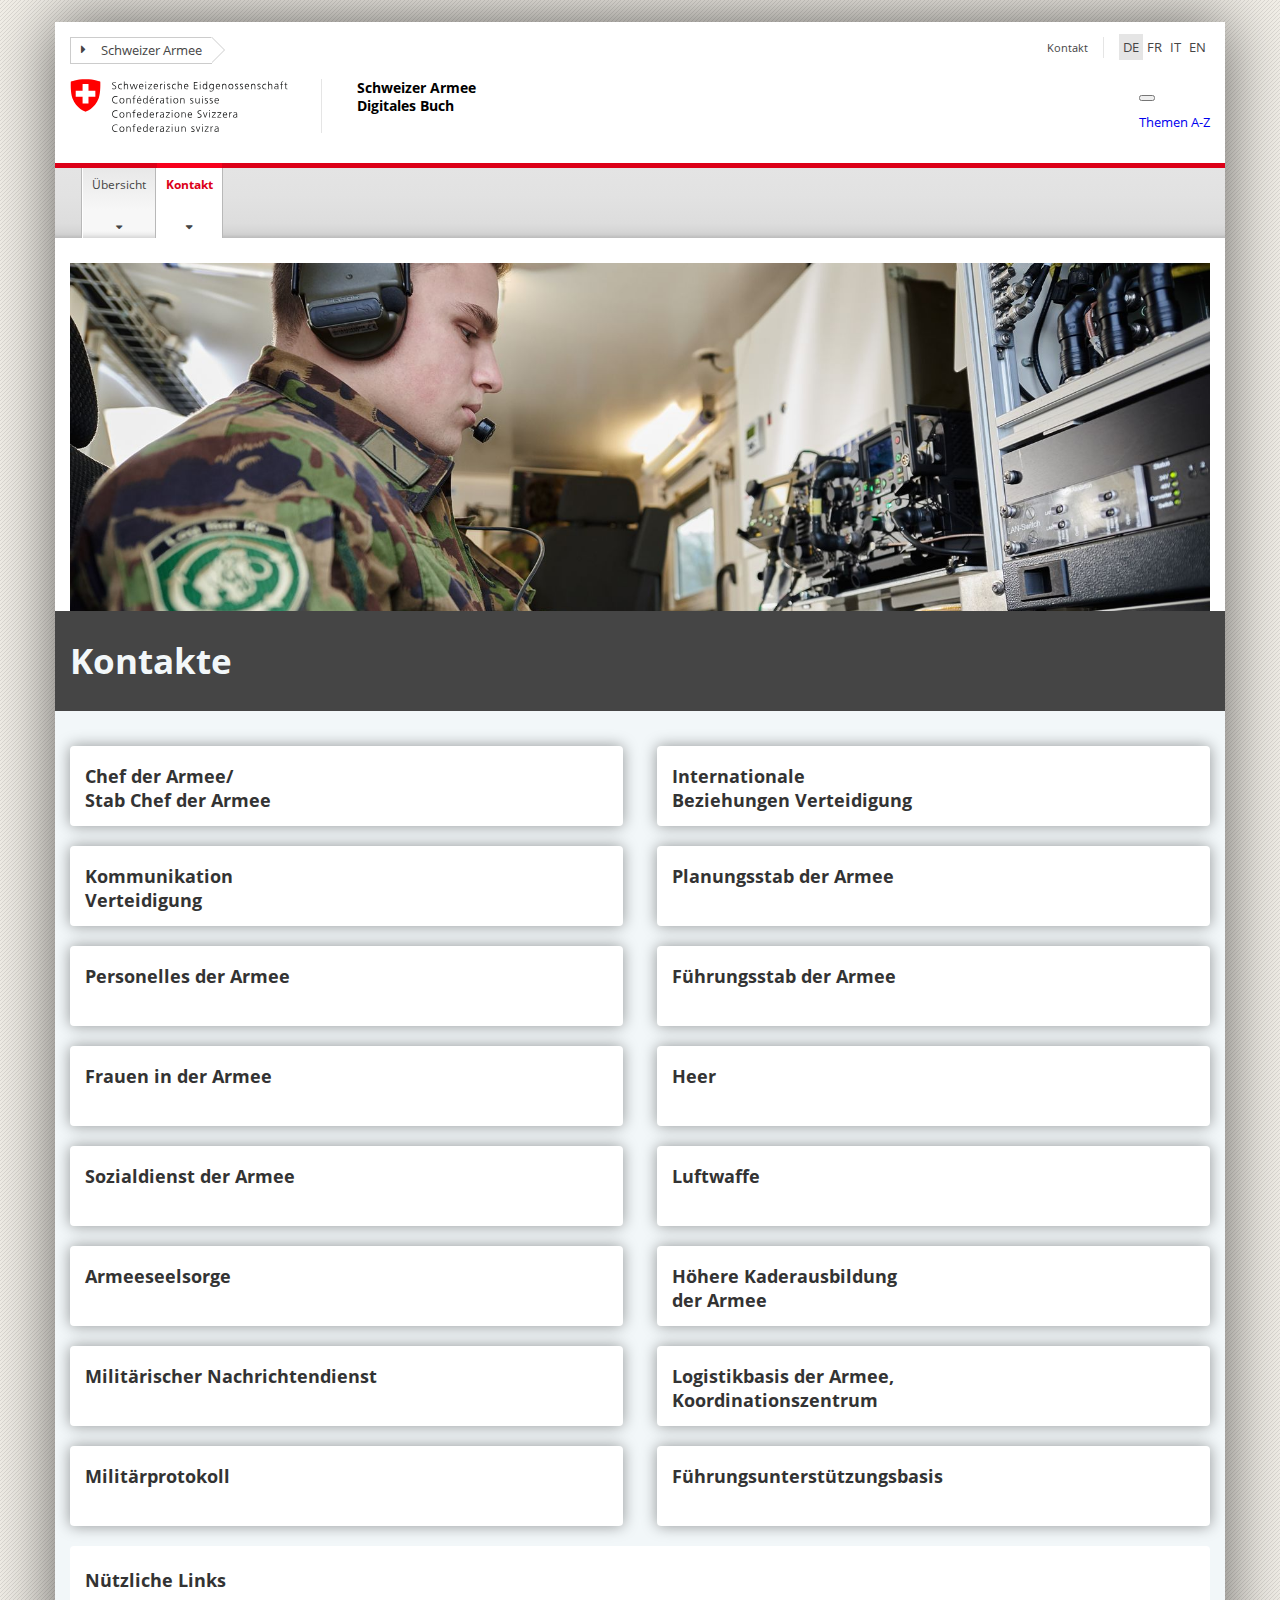
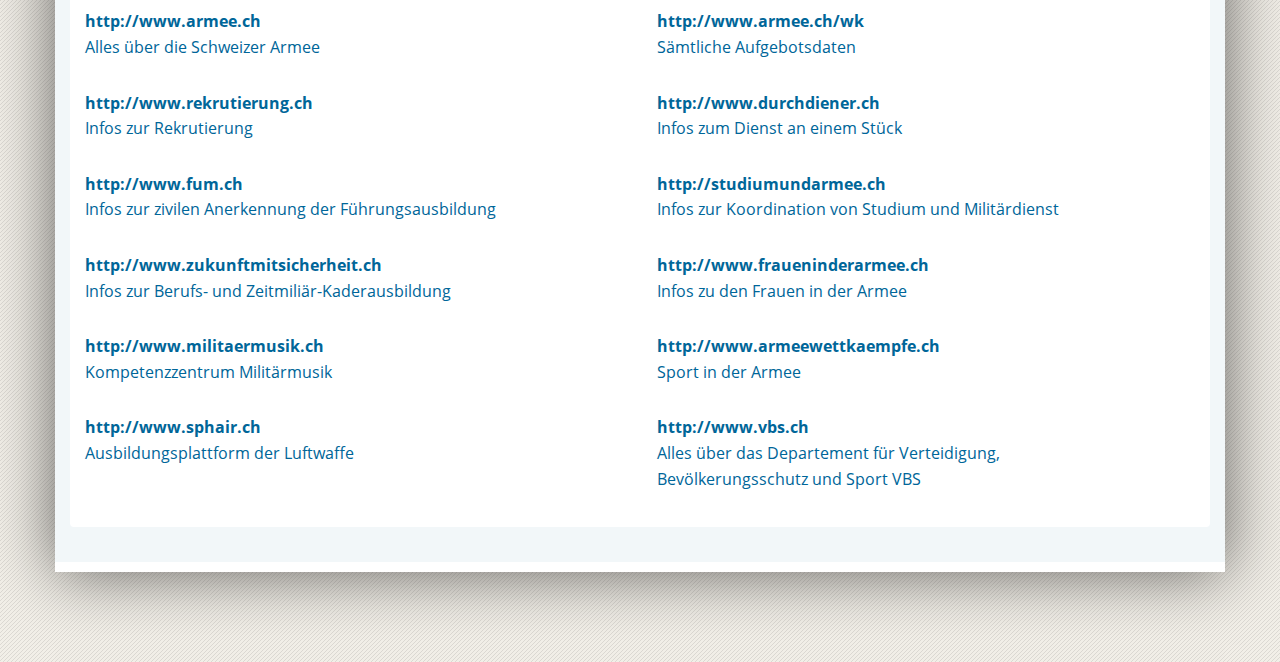
==== contact.html @ 7eaca3fd "added contact.html" ====
<!DOCTYPE html>
<html lang="de">
    <head>
        <meta charset="utf-8">
        <title>Schweizer Armee - Digital Book</title>
        <meta name="viewport" content="width=device-width, initial-scale=1.0">
        <meta http-equiv="cleartype" content="on">
        <link rel="stylesheet" href="css/style.css">
    </head>
    <body>
        <div class="container container-main">
            <header class="background-size: cover;" role="banner">
                <section class="nav-services flex">
                    <nav class="navbar treecrumb">
                        <ul class="nav navbar-nav">
                            <!-- Treecrumb dropdown element -->
                            <li class="dropdown">
                                <!-- Dropdown label -->
                                <a id="admin-dropdown" href="#" class="dropdown-toggle" data-toggle="dropdown"><span class="icon icon--right"></span>Schweizer Armee</a>
                                <!-- Dropdown list element -->
                                <ul class="dropdown-menu" role="menu" aria-labelledby="admin-dropdown">
                                </ul>
                            </li>
                        </ul>
                    </nav>
                    <div class="services-lang-contact flex">
                        <nav class="nav-service">
                            <ul>
                                <li><a href="#">Kontakt</a></li>
                            </ul>
                        </nav>
                        <nav class="nav-lang">
                            <ul class="flex">
                                <li><a href="#" lang="de" title="Deutsch" aria-label="Deutsch" class="active">DE</a></li>
                                <li><a href="#" lang="fr" title="Français sélectionné" aria-label="Français sélectionné">FR</a></li>
                                <li><a href="#" lang="it" title="Italiano" aria-label="Italiano">IT</a></li>
                                <li><a href="#" lang="en" title="English disabled" aria-label="English">EN</a></li>
                            </ul>
                        </nav>
                    </div>
                </section>
                <section class="main-header flex">
                    <a href="index.html" class="brand hidden-xs" title="Back to home">
                        <img src="img/logo-CH.svg" onerror="this.onerror=null; this.src='img/logo-CH.png'" alt="Back to home" />
                        <h2>Schweizer Armee <br/>Digitales Buch</h2>
                    </a>
                    <div class="search-filter-container flex">
                        <div class="global-search global-search-standard">
                            <form class="form-horizontal form-search pull-right">
                                <input id="search-field" class="form-control search-field" type="text" placeholder="Search">
                                <button class="icon icon--close icon--after search-reset" tabindex="0" role="button">
                        </button>
                                <span class="icon icon--search"></span>
                                <div class="search-results">
                                    <div class="search-results-list"></div>
                                </div>
                            </form>
                        </div>
                        <nav class="navbar yamm yamm--select">
                            <ul>
                                <!-- Init dropdown with the `pull-right` class if you want to have your Topics select on the right -->
                                <li class="dropdown pull-right">
                                    <a href="#" class="dropdown-toggle" data-toggle="dropdown">Themen A-Z <span class="icon icon--bottom"></span></a>
                                    <!-- <ul class="dropdown-menu"> DROPDOWN DEAKTIVIERT
                                        <li>

                                            <div class="yamm-content container-fluid">
                    
                                                <div class="row">
                                                    <div class="col-sm-12"><a href="#" class="yamm-close icon icon--after icon--close pull-right">Close</a></div>
                                                </div>
                    

                                                <ul class="nav nav-tabs">
                                                    <li class="active"><a href="#eda" data-toggle="tab">EDA</a></li>
                                                    <li><a href="#deza" data-toggle="tab">DEZA</a></li>
                                                </ul>

                                                <div class="tab-content">
                    
                                                    <div class="tab-pane active" id="eda">
                    
            
                                                        <ul class="nav nav-tabs nav-tabs-alphabet">
                                                            <li class="active"><a href="#eda-tab-a" data-toggle="tab">A</a></li>
                                                            <li><a href="#eda-tab-b" data-toggle="tab">B</a></li>
                                                            <li><a href="#eda-tab-c" data-toggle="tab">C</a></li>
                                                            <li><a href="#eda-tab-d" data-toggle="tab">D</a></li>
                                                            <li><a href="#eda-tab-e" data-toggle="tab">E</a></li>
                                                            <li><a href="#eda-tab-f" data-toggle="tab">F</a></li>
                                                            <li><a href="#eda-tab-g" data-toggle="tab">G</a></li>
                                                            <li><a href="#eda-tab-h" data-toggle="tab">H</a></li>
                                                            <li><a href="#eda-tab-i" data-toggle="tab">I</a></li>
                                                            <li><a href="#eda-tab-j" data-toggle="tab">J</a></li>
                                                            <li><a href="#eda-tab-k" data-toggle="tab">K</a></li>
                                                            <li><a href="#eda-tab-l" data-toggle="tab">L</a></li>
                                                            <li><a href="#eda-tab-m" data-toggle="tab">M</a></li>
                                                            <li><a href="#eda-tab-n" data-toggle="tab">N</a></li>
                                                            <li><a href="#eda-tab-o" data-toggle="tab">O</a></li>
                                                            <li><a href="#eda-tab-p" data-toggle="tab">P</a></li>
                                                            <li><a href="#eda-tab-q" data-toggle="tab">Q</a></li>
                                                            <li><a href="#eda-tab-r" data-toggle="tab">R</a></li>
                                                            <li><a href="#eda-tab-s" data-toggle="tab">S</a></li>
                                                            <li><a href="#eda-tab-t" data-toggle="tab">T</a></li>
                                                            <li><a href="#eda-tab-u" data-toggle="tab">U</a></li>
                                                            <li><a href="#eda-tab-v" data-toggle="tab">V</a></li>
                                                            <li><a href="#eda-tab-w" data-toggle="tab">W</a></li>
                                                            <li><a href="#eda-tab-x" data-toggle="tab">X</a></li>
                                                            <li><a href="#eda-tab-y" data-toggle="tab">Y</a></li>
                                                            <li><a href="#eda-tab-z" data-toggle="tab">Z</a></li>
                                                        </ul>
                    

                                                        <div class="tab-content">
                                        
                                                            <div class="tab-pane active" id="eda-tab-a">a. Some content...</div>
                                                            <div class="tab-pane" id="eda-tab-b">b. Some content...</div>
                                                            <div class="tab-pane" id="eda-tab-c">c. Some content...</div>
                                                            <div class="tab-pane" id="eda-tab-d">d. Some content...</div>
                                                            <div class="tab-pane" id="eda-tab-e">e. Some content...</div>
                                                            <div class="tab-pane" id="eda-tab-f">f. Some content...</div>
                                                            <div class="tab-pane" id="eda-tab-g">g. Some content...</div>
                                                            <div class="tab-pane" id="eda-tab-h">h. Some content...</div>
                                                            <div class="tab-pane" id="eda-tab-i">i. Some content...</div>
                                                            <div class="tab-pane" id="eda-tab-j">j. Some content...</div>
                                                            <div class="tab-pane" id="eda-tab-k">k. Some content...</div>
                                                            <div class="tab-pane" id="eda-tab-l">l. Some content...</div>
                                                            <div class="tab-pane" id="eda-tab-m">m. Some content...</div>
                                                            <div class="tab-pane" id="eda-tab-n">n. Some content...</div>
                                                            <div class="tab-pane" id="eda-tab-o">o. Some content...</div>
                                                            <div class="tab-pane" id="eda-tab-p">p. Some content...</div>
                                                            <div class="tab-pane" id="eda-tab-q">q. Some content...</div>
                                                            <div class="tab-pane" id="eda-tab-r">r. Some content...</div>
                                                            <div class="tab-pane" id="eda-tab-s">s. Some content...</div>
                                                            <div class="tab-pane" id="eda-tab-t">t. Some content...</div>
                                                            <div class="tab-pane" id="eda-tab-u">u. Some content...</div>
                                                            <div class="tab-pane" id="eda-tab-v">v. Some content...</div>
                                                            <div class="tab-pane" id="eda-tab-w">w. Some content...</div>
                                                            <div class="tab-pane" id="eda-tab-x">x. Some content...</div>
                                                            <div class="tab-pane" id="eda-tab-y">y. Some content...</div>
                                                            <div class="tab-pane" id="eda-tab-z">z. Some content...</div>
                                                        </div>
                                                    </div>
                    
                                                    <div class="tab-pane" id="deza">
                                                        <p>Same as previous</p>
                                                    </div>
                    
                                                </div>
            
                    
                                            </div>

                                        </li>

                                    </ul> -->

                                </li>

                            </ul>

                        </nav>
                    </div>
                </section>
            </header>
            <div class="nav-main-container">
                <nav class="nav-main yamm navbar" id="main-navigation-example">
                    <section class="nav-mobile">
                        <div class="table-row">
                            <div class="nav-mobile-header">
                                <div class="table-row">
                                    <span class="nav-mobile-logo">
                                        <img src="img/swiss.svg" onerror="this.onerror=null; this.src='../img/swiss.png'" alt="Confederatio Helvetica" />
                                    </span>
                                    <h1><a href="index.html">Schweizer Armee</a></h1>
                                </div>
                            </div>
                            <div class="table-cell dropdown">
                                <a href="#" class="nav-mobile-menu dropdown-toggle" data-toggle="dropdown"><span class="icon icon--menu"></span></a>
                                <div class="drilldown dropdown-menu" role="menu">
                                    <div class="drilldown-container">
                                        <nav class="nav-page-list">
                                            <ul>
                                                <li><a href="index.html">Übersicht</a></li>
                                                <li><a href="contact.html">Kontakt</a></li>
                                            </ul>
                                            <a href="#" class="yamm-close-bottom"><span class="icon icon--top" aria-hidden="true"></span></a>
                                        </nav>
                                    </div>
                                </div>
                            </div>
                            <div class="table-cell dropdown">
                                <a href="#" class="nav-mobile-menu dropdown-toggle" data-toggle="dropdown"><span class="icon icon--search"></span></a>
                                <div class="dropdown-menu" role="menu">
                                    <form class="form">
                                        <input id="search-field" class="form-control" type="text" placeholder="Search">
                                        <span class="icon icon--search"></span>
                                    </form>
                                </div>
                            </div>
                        </div>
                    </section>
                
                    <!-- The tab navigation -->
                    <ul class="nav navbar-nav">
                        <li class="dropdown yamm-fw">
                            <a href="index.html" class="dropdown-toggle" data-toggle="dropdown">Übersicht</a>
                            <ul class="dropdown-menu" role="menu">
                                <!-- The `li` presence heritated from the classic dropdown structure, only one in that case -->
                                <li>
                                    <!-- The `yamm-content` can contain any kind of content like tab, table, list, article... -->
                                    <div class="yamm-content container-fluid"></div>
                                    <!-- `yamm-content` end -->
                                </li>
                                <!-- Dropdown `li` end -->
                            </ul>
                            <!-- Dropdown `ul` end -->
                        </li>
                        <li class="dropdown current yamm-fw">
                            <a href="contact.html" class="dropdown-toggle" data-toggle="dropdown">Kontakt</a>
                            <ul class="dropdown-menu" role="menu">
                                <!-- The `li` presence heritated from the classic dropdown structure, only one in that case -->
                                <li>
                                    <!-- The `yamm-content` can contain any kind of content like tab, table, list, article... -->
                                    <div class="yamm-content container-fluid"></div>
                                    <!-- `yamm-content` end -->
                                </li>
                                <!-- Dropdown `li` end -->
                            </ul>
                            <!-- Dropdown `ul` end -->
                        </li>
                    </ul>
                </nav>
            </div>
            <main>
                <div class="container-fluid">
                    <img class="title-img" src="img/contact.jpg" alt="übersicht">
                </div>
                <h1>Kontakte</h1>
                <div class="contact-wrap">
                <section class="contact-wrapper">
                    <div class="contact-container">
                        <div class="contact">
                            <h4>Chef der Armee/ <br/>Stab Chef der Armee</h4>
                            <aside>
                                Bundeshaus Ost<br/>
                                3003 Bern<br/><br/>
                                <a href="mailto:info@vtg.admin.ch">info@vtg.admin.ch</a>
                            </aside>
                        </div>
                        <div class="contact">
                            <h4>Kommunikation<br/>Verteidigung</h4>
                            <aside>
                                Bundeshaus Ost<br/>
                                3003 Bern<br/><br/>
                                <a href="mailto:info@vtg.admin.ch">info@vtg.admin.ch</a>
                            </aside>
                        </div>
                        <div class="contact">
                            <h4>Personelles der Armee</h4>
                            <aside>
                                <br/>
                                Rodtmattstrasse 110<br/>
                                3003 Bern<br/><br/>
                                <a href="mailto:personelles.J1@vtg.admin.ch">personelles.J1@vtg.admin.ch</a>
                            </aside>
                        </div>
                        <div class="contact">
                            <h4>Frauen in der Armee</h4>
                            <aside>
                                <br/>
                                Rodtmattstrasse 110<br/>
                                3003 Bern<br/><br/>
                                <a href="mailto:fda@vtg.admin.ch">fda@vtg.admin.ch</a>
                            </aside>
                        </div>
                        <div class="contact">
                            <h4>Sozialdienst der Armee</h4>
                            <aside>
                                <br/>
                                Rodtmattstrasse 110<br/>
                                3003 Bern<br/><br/>
                                <a href="mailto:sda.J1@vtg.admin.ch">sda.J1@vtg.admin.ch</a>
                            </aside>
                        </div>
                        <div class="contact">
                            <h4>Armeeseelsorge</h4>
                            <aside>
                                <br/>
                                Rodtmattstrasse 110<br/>
                                3003 Bern<br/><br/>
                                <a href="mailto:armeeseelsorge.J1@vtg.admin.ch">armeeseelsorge.J1@vtg.admin.ch</a>
                            </aside>
                        </div>
                        <div class="contact">
                            <h4>Militärischer Nachrichtendienst</h4>
                            <aside>
                                <br/>
                                Papiermühlestrasse 20<br/>
                                3003 Bern<br/><br/>
                                <a href="mailto:sekretariat.J2@vtg.admin.ch">sekretariat.J2@vtg.admin.ch</a>
                            </aside>
                        </div>
                        <div class="contact">
                            <h4>Militärprotokoll</h4>
                            <aside>
                                <br/>
                                Monbijoustrasse 51a<br/>
                                3003 Bern<br/><br/>
                                <a href="mailto:protokoll@vtg.admin.ch">protokoll@vtg.admin.ch</a>
                            </aside>
                        </div>
                    </div>
                    <div class="contact-container">
                        <div class="contact">
                            <h4>Internationale<br/>Beziehungen Verteidigung</h4>
                            <aside>
                                Papiermühlestrasse 20<br/>
                                3003 Bern<br/><br/>
                                <a href="mailto:ibv@vtg.admin.ch">ibv@vtg.admin.ch</a>
                            </aside>
                        </div>
                        <div class="contact">
                            <h4>Planungsstab der Armee</h4>
                            <aside>
                                <br/>
                                Schermenwaldstrasse 13<br/>
                                3063 Ittigen<br/><br/>
                                <a href="mailto:info.psta@vtg.admin.ch">info.psta@vtg.admin.ch</a>
                            </aside>
                        </div>
                        <div class="contact">
                            <h4>Führungsstab der Armee</h4>
                            <aside>
                                <br/>
                                Papiermühlestrasse 20<br/>
                                3003 Bern<br/><br/>
                                <a href="mailto:info.fsta@vtg.admin.ch">info.fsta@vtg.admin.ch</a>
                            </aside>
                        </div>
                        <div class="contact">
                            <h4>Heer</h4>
                            <aside>
                                <br/>
                                Papiermühlestrasse 14<br/>
                                3003 Bern<br/><br/>
                                <a href="mailto:heeresstab@vtg.admin.ch">heeresstab@vtg.admin.ch</a>
                            </aside>
                        </div>
                        <div class="contact">
                            <h4>Luftwaffe</h4>
                            <aside>
                                <br/>
                                Papiermühlestrasse 20<br/>
                                3003 Bern<br/><br/>
                                <a href="mailto:info.lw@vtg.admin.ch">info.lw@vtg.admin.ch</a>
                            </aside>
                        </div>
                        <div class="contact">
                            <h4>Höhere Kaderausbildung<br/>der Armee</h4>
                            <aside>
                                Murmattweg 6<br/>
                                6000 Luzern 30<br/><br/>
                                <a href="mailto:hka.info@vtg.admin.ch">hka.info@vtg.admin.ch</a>
                            </aside>
                        </div>
                        <div class="contact">
                            <h4>Logistikbasis der Armee,<br/>Koordinationszentrum</h4>
                            <aside>
                                Viktoriastrasse 85<br/>
                                3003 Bern<br/><br/>
                                <a href="mailto:lba.lkz@vtg.admin.ch">lba.lkz@vtg.admin.ch</a>
                            </aside>
                        </div>
                        <div class="contact">
                            <h4>Führungsunterstützungsbasis</h4>
                            <aside>
                                <br/>
                                Stauffacherstrasse 65<br/>
                                3003 Bern<br/><br/>
                                <a href="mailto:info.fub@vtg.admin.ch">info.fub@vtg.admin.ch</a>
                            </aside>
                        </div>
                    </div>
                </section>
                    <div class="link-wrap">
                        <h4>Nützliche Links</h4>
                        <div class="link-wrapper flex">
                            <div class="link-container">
                                <a href="http://www.armee.ch" target="_blank"></a>
                                <span>Alles über die Schweizer Armee</span>
                            </div>
                            <div class="link-container">
                                <a href="http://www.armee.ch/wk" target="_blank"></a>
                                <span>Sämtliche Aufgebotsdaten</span>
                            </div>
                            <div class="link-container">
                                <a href="http://www.rekrutierung.ch" target="_blank"></a>
                                <span>Infos zur Rekrutierung</span>
                            </div>
                            <div class="link-container">
                                <a href="http://www.durchdiener.ch" target="_blank"></a>
                                <span>Infos zum Dienst an einem Stück</span>
                            </div>
                            <div class="link-container">
                                <a href="http://www.fum.ch" target="_blank"></a>
                                <span>Infos zur zivilen Anerkennung der Führungsausbildung</span>
                            </div>
                            <div class="link-container">
                                <a href="http://studiumundarmee.ch" target="_blank"></a>
                                <span>Infos zur Koordination von Studium und Militärdienst</span>
                            </div>
                            <div class="link-container">
                                <a href="http://www.zukunftmitsicherheit.ch" target="_blank"></a>
                                <span>Infos zur Berufs- und Zeitmiliär-Kaderausbildung</span>
                            </div>
                            <div class="link-container">
                                <a href="http://www.fraueninderarmee.ch" target="_blank"></a>
                                <span>Infos zu den Frauen in der Armee</span>
                            </div>
                            <div class="link-container">
                                <a href="http://www.militaermusik.ch" target="_blank"></a>
                                <span>Kompetenzzentrum Militärmusik</span>
                            </div>
                            <div class="link-container">
                                <a href="http://www.armeewettkaempfe.ch" target="_blank"></a>
                                <span>Sport in der Armee</span>
                            </div>
                            <div class="link-container">
                                <a href="http://www.sphair.ch" target="_blank"></a>
                                <span>Ausbildungsplattform der Luftwaffe</span>
                            </div>
                            <div class="link-container">
                                <a href="http://www.vbs.ch" target="_blank"></a>
                                <span>Alles über das Departement für Verteidigung,<br/>Bevölkerungsschutz und Sport VBS</span>
                            </div>
                        </div>
                    </div>
                </div>


            </main>
            </div>
            <script src="https://code.jquery.com/jquery-3.5.1.min.js"></script>
            <script src="js/script.js"></script>
        </body>
</html>
---- css/style.css ----
/**************** FONTS ****************/
@charset "UTF-8";
    /**************** Admin Icons ****************/
    @font-face{
        font-family:'Admin Icons';
        src:url(../fonts/AdminCH_Symbols.eot?v3);
        src:url(../fonts/AdminCH_Symbols.eot?#iefix) format("embedded-opentype"),
        url(../fonts/AdminCH_Symbols.woff2?v3) format("woff2"),
        url(../fonts/AdminCH_Symbols.woff?v3) format("woff"),
        url(../fonts/AdminCH_Symbols.ttf?v3) format("truetype");
        font-weight:400;
        font-style:normal
    }
    /**************** Frutiger Neue ****************/
    @font-face {
        font-family: "Frutiger Neue";
        src: url("../fonts/FrutigerNeueW02-Light.woff") format("woff");
        font-style: normal;
        font-weight: 300;
    }
    @font-face {
        font-family: "Frutiger Neue";
        src: url("../fonts/FrutigerNeueW02-Regular.woff") format("woff");
        font-style: normal;
        font-weight: 400;
    }
    @font-face {
        font-family: "Frutiger Neue";
        src: url("../fonts/FrutigerNeueW02-It.woff") format("woff");
        font-style: italic;
        font-weight: 400;
    }
    @font-face {
        font-family: "Frutiger Neue";
        src: url("../fonts/FrutigerNeueW02-Bd.woff") format("woff");
        font-style: normal;
        font-weight: 700;
    }

    /**************** Open Sans ****************/
    @font-face {
        font-family: "Open Sans";
        src: url("../fonts/OpenSans-Light.woff") format("woff");
        font-style: normal;
        font-weight: 300;
    }
    @font-face {
        font-family: "Open Sans";
        src: url("../fonts/OpenSans-LightItalic.woff") format("woff");
        font-style: italic;
        font-weight: 300;
    }
    @font-face {
        font-family: "Open Sans";
        src: url("../fonts/OpenSans-Regular.woff") format("woff");
        font-style: normal;
        font-weight: 400;
    }
    @font-face {
        font-family: "Open Sans";
        src: url("../fonts/OpenSans-Italic.woff") format("woff");
        font-style: italic;
        font-weight: 400;
    }
    @font-face {
        font-family: "Open Sans";
        src: url("../fonts/OpenSans-SemiBold.woff") format("woff");
        font-style: normal;
        font-weight: 600;
    }
    @font-face {
        font-family: "Open Sans";
        src: url("../fonts/OpenSans-SemiBoldItalic.woff") format("woff");
        font-style: italic;
        font-weight: 600;
    }
    @font-face {
        font-family: "Open Sans";
        src: url("../fonts/OpenSans-Bold.woff") format("woff");
        font-style: normal;
        font-weight: 700;
    }
    @font-face {
        font-family: "Open Sans";
        src: url("../fonts/OpenSans-BoldItalic.woff") format("woff");
        font-style: italic;
        font-weight: 700;
    }
    @font-face {
        font-family: "Open Sans";
        src: url("../fonts/OpenSans-ExtraBold.woff") format("woff");
        font-style: normal;
        font-weight: 800;
    }
    @font-face {
        font-family: "Open Sans";
        src: url("../fonts/OpenSans-ExtraBoldItalic.woff") format("woff");
        font-style: italic;
        font-weight: 800;
    }

/**************** BASIC ****************/
* {
    box-sizing: border-box;
    font-family: 'Open Sans', 'Arial', sans-serif;
    font-weight: 400;
}
html {
    font-size: 100%;
}
body {
    margin: 0;
    padding: 0;
    width: 100%;
    position: relative;
    line-height: 1.6;
    background: url("../img/bg-striped.png") repeat;
}
.flex {
    display: flex;
}
.container {
    margin-top: 1.357em;
    padding-top: 10px;
    padding-bottom: 10px;
    margin-right: auto;
    margin-left: auto;
    background: #fff;
    -webkit-box-shadow: 0 0 60px 0 rgba(0,0,0,.6);
    box-shadow: 0 0 60px 0 rgba(0,0,0,.6);
}
.container::after {
    clear: both;
    display: table;
}
a {
    text-decoration: none;
}
li {
    font-size: 13px;
}
ul {
    margin: 0;
    padding: 0;
    list-style-type: none;
}
:after, :before {
    -webkit-box-sizing: border-box;
    -moz-box-sizing: border-box;
    box-sizing: border-box;
}
.clearfix {
    clear: both;
}
/**************** HEADER ****************/
#search-field {
    display: none;
}

    /**************** SERVICE-NAVIGATION ****************/
    .nav-services {
        font-size: .85em;
        padding-top: 5px;
        margin-bottom: 6px;
    }
    .nav-services, .services-lang-contact {
        flex-direction: row;
        justify-content: space-between;
    }
    .nav-lang {
        display: inline-block;
        float: right;
        margin-left: 15px;
        margin-bottom: 15px;
        padding-left: 15px;
    }
    .nav-lang a {
        color: #454545;
        padding: 4px;
    }
    .nav-lang a.active {
        background: #e5e5e5;
    }
    .nav-service a {
        color: #454545;
        font-size: .85em;
    }
    .treecrumb .dropdown:first-child .dropdown-toggle {
        border-left: 1px solid #ccc;
        padding-left: 10px;
    }
    .treecrumb .dropdown-toggle {
        padding: 0 10px;
        line-height: 24px;
        padding-left: 30px;
        font-size: 13px;
        background: 0 0;
        color: #454545;
        border: 1px solid #ccc;
        border-left-color: transparent;
        border-right: none;
        position: relative;
        height: 27px;
    }
    .treecrumb .dropdown-toggle::after, .treecrumb .dropdown-toggle::before {
        content: '';
        display: block;
        position: absolute;
        top: -1px;
        right: -26px;
        width: 0;
        height: 0;
        border-color: transparent transparent transparent #ccc;
        border-style: solid;
        border-width: 1.05em;
    }
    .treecrumb .dropdown-toggle::after {
        right: -25px;
        border-color: transparent transparent transparent #fff;
    }
    .nav>li>a {
        display: block;
    }
    .treecrumb .dropdown-toggle span {
        display: inline-block;
        min-width: 13px;
        margin-right: .5em;
    }
    span.icon {
        font-family: "Admin Icons";
        position: relative;
    }
    span.icon.icon--right:after {
       content: "";
    }
    .brand img {
        max-width: 252px;
        height: auto;
        margin: 0;
        padding-right: 2em;
        border-right: 1px solid #e5e5e5;
        float: left;
    }
    .brand h2 {
        color: #000;
        font-weight: 700;
        font-size: .875em;
        max-width: 310px;
        line-height: 1.3;
        margin: 0;
        padding-left: 2.5em;
        float: left;
    }
    .main-header {
        flex-direction: row;
        justify-content: space-between;
    }
    .search-filter-container {
        flex-direction: column;
        justify-content: space-between;
    }



    /**************** MAIN-NAVIGATION ****************/
    .nav-main-container {
        display: inline;
    }
    .nav-main {
        background: linear-gradient(to bottom,#e4e4e4 0,#e2e2e2 39%,#ddd 79%,#d5d5d5 91%,#cfcfcf 95%,#bebebe 99%);
    }   
    .navbar {
        position: relative;
    }
    .nav-main.yamm .nav {
        display: flex;
        flex-direction: row;
        margin: 0 1.6em;
        border-left: 1px solid #b8b8b8;
    }

    .nav-main.yamm .nav>li>a {
        max-width: 140px;
    }
    .nav-main.yamm .nav>li>a {
        height: 70px;
        background: #e8e8e8;
        background: -webkit-gradient(linear,left top,left bottom,color-stop(0,#e8e8e8),color-stop(61%,#f7f7f7),color-stop(89%,#f7f7f7),color-stop(91%,#f5f5f5),color-stop(95%,#ececec),to(#d7d7d7));
        background: linear-gradient(to bottom,#e8e8e8 0,#f7f7f7 61%,#f7f7f7 89%,#f5f5f5 91%,#ececec 95%,#d7d7d7 100%);
        max-width: 110px;
        color: #454545;
        font-size: .95em;
        line-height: 1.2;
        padding: 10px 9px;
    }
    .nav>li>a {
        position: relative;
        display: block;
    }
    .nav-main.yamm .nav .dropdown.current>a {
        z-index: 999;
        color: #DC0018;
        font-weight: 700;
    }
    .nav-main.yamm .nav .dropdown.active>a, .nav-main.yamm .nav .dropdown.current>a {
        background: #fff;
        border-top: 5px solid #f7001d;
        margin-top: -5px;
        height: 75px;
    }
    .nav-main.yamm .nav>li {
        border-right: 1px solid #b8b8b8;
        border-left: 1px solid #fff;
    }
    .nav-main.yamm .nav>li>a:after {
        content: "";
        font-family: "Admin Icons";
        position: absolute;
        bottom: 4px;
        left: 0;
        width: 100%;
        text-align: center;
        color: #454545;
        font-size: .9em;
    }
    .nav-main.yamm .nav>li>a:hover {
        color: #DC0018;
        background: linear-gradient(to bottom,#fff 0,#fff 61%,#fff 89%,#fff 91%,#f3f3f3 95%,#dbdbdb 100%);
    }
        

/**************** CONTENT (MAIN) ****************/
.container-fluid {
    padding-right: 15px;
    padding-left: 15px;
    margin-right: auto;
    margin-left: auto;
}
main {
    margin-top: 25px;
}
main h1 {
    font-size: 24px;
    font-weight: 700;
    color: #F2F7F9;
    background-color: #454545;
    margin-bottom: 0;
    margin-top: -10px;
    position: relative;
    padding: 10px 15px;
}
.overview-container {
    padding: 10px 15px;
    background-color: #D5D5D5;
}
main img {
    width: 100%;
    max-height: 350px;
    object-fit: cover;
    object-position: 75% 25%;
}
.title-img {
    width: 100%;
}
.topic-container {
    margin: 20px 0;
    cursor: pointer;
    background-color: #F2F7F9;
    border-radius: 0 0 4px 4px;
    height: auto;
}
.topic-container figure {
    margin: 10px 0;
}
.topic-container figcaption  {
    position: relative;
    width: 480px;
    font-size: 35px;
    font-weight: 700;
    color: #333;
    background-color: #F2F7F9;
    border-radius: 0 8px 0 0;
    margin-top: -73px;
    padding: 5px 32px;
    z-index: 999;
}
.topic-container figure img {
    position: relative;
    height: 250px;  
    z-index: 99;
}
.topic-container ol {
    padding: 0 30px;
    display: none;
}
.topic-container ol.opened {
    display: block;
}
.topic-container ol ol, .topic-container ol ol ol {
    padding: 0 0;
    display: block;
}
.topic-container li li, .topic-container li li a {
    font-size: 1.4em;
    color: #006699;
    font-weight: 700;
    margin: 15px 0;
}
.topic-container li li li, .topic-container li li li a, topic-container li li li li, .topic-container li li li li a {
    font-size: 1.1em;
    font-weight: 400;
    margin: 0 0;
}


main .hide {
    visibility: hidden;
}
main .visible{
    visibility: visible;
}
main ol {
    list-style-type: none;
    counter-reset: item;
    margin: 0;
    padding: 0;
    height: auto;
}
  
main li {
    display: table;
    counter-increment: item;
    margin-bottom: 0.6em;
}
  
main li:before {
    content: counters(item, "-") " ";
    display: table-cell;
    padding-right: 0.6em;    
}
  
main li li {
    margin: 0;
}
  
main li li:before {
    font-size: 1.4em;
    content: counters(item, "-") " ";
}
main li li li:before { 
    font-size: 1.1em;
}
main li.parent:before {
    content: "";
}

    /**************** CONTACT-PAGE ****************/
    .contact-wrap {
        padding: 35px 15px;
        background-color: #F2F7F9;
    }
    .contact-wrapper {
        display: flex;
        flex-direction: row;
        justify-content: space-between;
        align-content: center;
    }
    .contact-container {
        display: flex;
        width: 48.5%;
        flex-direction: column;
    }
    .contact {
        display: inline-block;
        padding: 18px 15px;
        margin-bottom: 20px;
        height: 80px;
        background-color: #fff;
        border-radius: 4px;
        line-height: 1.4;
        -webkit-box-shadow: 0 0 15px 0 rgba(0,0,0,.4);
        box-shadow: 0 0 15px 0 rgba(0,0,0,.4);
    }
    .contact aside {
        display: none;
        opacity: 0;
        margin-top: 20px;
    }
    .contact aside a {
        color: #006699;
    }
    .contact.open {
        animation: opened .5s forwards;
        /******** evtl. Shadow ändern ********/
        -webkit-box-shadow: 0 0 15px 0 rgba(0, 102, 153, .4);
        box-shadow: 0 0 15px 0 rgba(0, 102, 153, .4);
    }
    .contact.open::before {
        content: " ";
        position: absolute;
        width: 400px;
        margin-top: 50px;
        border-radius: 25px;
        border-bottom: 1px solid #006699;
    }
    .contact.open>aside {
        display: block;
        max-height: 90px;
        animation: opened .3s forwards .5s;
    }
    .contact.open>h4 {
        color: #006699;
    }
    @keyframes opened {
        from { height: 0; opacity: 0; }
        to { height: 180px; opacity: 1; }
    }
    @keyframes show {
        from { opacity: 0; }
        to { opacity: 1; }
    }
    .contact-wrap h4 {
        margin: 0;
        display: inline-block;
        font-size: 1.1em;
        font-weight: 700;
        color: #333;
        cursor: pointer;
    }

    .link-wrap {
        padding: 20px 15px;
        background-color: #fff;
        border-radius: 4px;
    }
    .link-wrapper {
        flex-direction: row;
        justify-content: space-between;
        flex-wrap: wrap;
    }
    .link-wrapper a::after {
        content: attr(href);
        color: #006699;
        font-weight: 700;
    }
    .link-wrapper .link-container {
        display: flex;
        width: 48.5%;
        margin: 15px 0;
        flex-direction: column;
        color: #006699;
    }
    
    /**************** READING-PAGE ****************/



/**************** FOOTER ****************/










/**************** RESPONSIVE ****************/

@media (min-width: 768px) {
    .container {
        width: 750px;
    }
}
@media (min-width: 992px) {
    .container {
        width: 970px;
    }
}
@media (min-width: 1200px) {
    .container {
        width: 1170px;
    }
}
@media only screen and (min-width: 768px) {
    .container-main {
        margin-bottom: 90px;
    }
    header {
        padding: 0 15px 30px 15px;
    }
    .nav-main {
        min-height: 65px;
        border-top: 5px solid #dc0018;
    }
    .nav-mobile {
        display: none;
    }
    main h1 {
        font-size: 35px;
        padding: 22px 15px;
    }
    
}

@media only screen and (min-width: 992px) {
    .nav-lang {
        border-left: 1px solid #e5e5e5;
    }
}


@media only screen and (max-width: 768px) {
    main img {
        max-height: 200px;
    }
    .topic-container figcaption {
        width: 100%;
        border-radius: 0;
        font-size: 24px;
        padding: 5px 15px;
        margin-top: -55px;
    }
    .topic-container ol {
        padding: 0 0;
    }
    .container-fluid {
        padding-right: 0;
        padding-left: 0;
    }
}
@media only screen and (max-width: 992px) {
    .contact-wrapper {
        flex-direction: column;
    }
    .contact-container {
        width: 100%;
    }
    .link-wrapper .link-container {
        width: 100%;
    }
}


@media (min-width: 1200px) {
    body:before {
        content: "desktop";
    }
}
@media (min-width: 992px) {
    body:before {
        content: "desktop";
    }
}
@media (min-width: 768px) {
    body:before {
        content: "tablet";
    }
}
body:before {
    content: "smartphone";
    display: none;
}
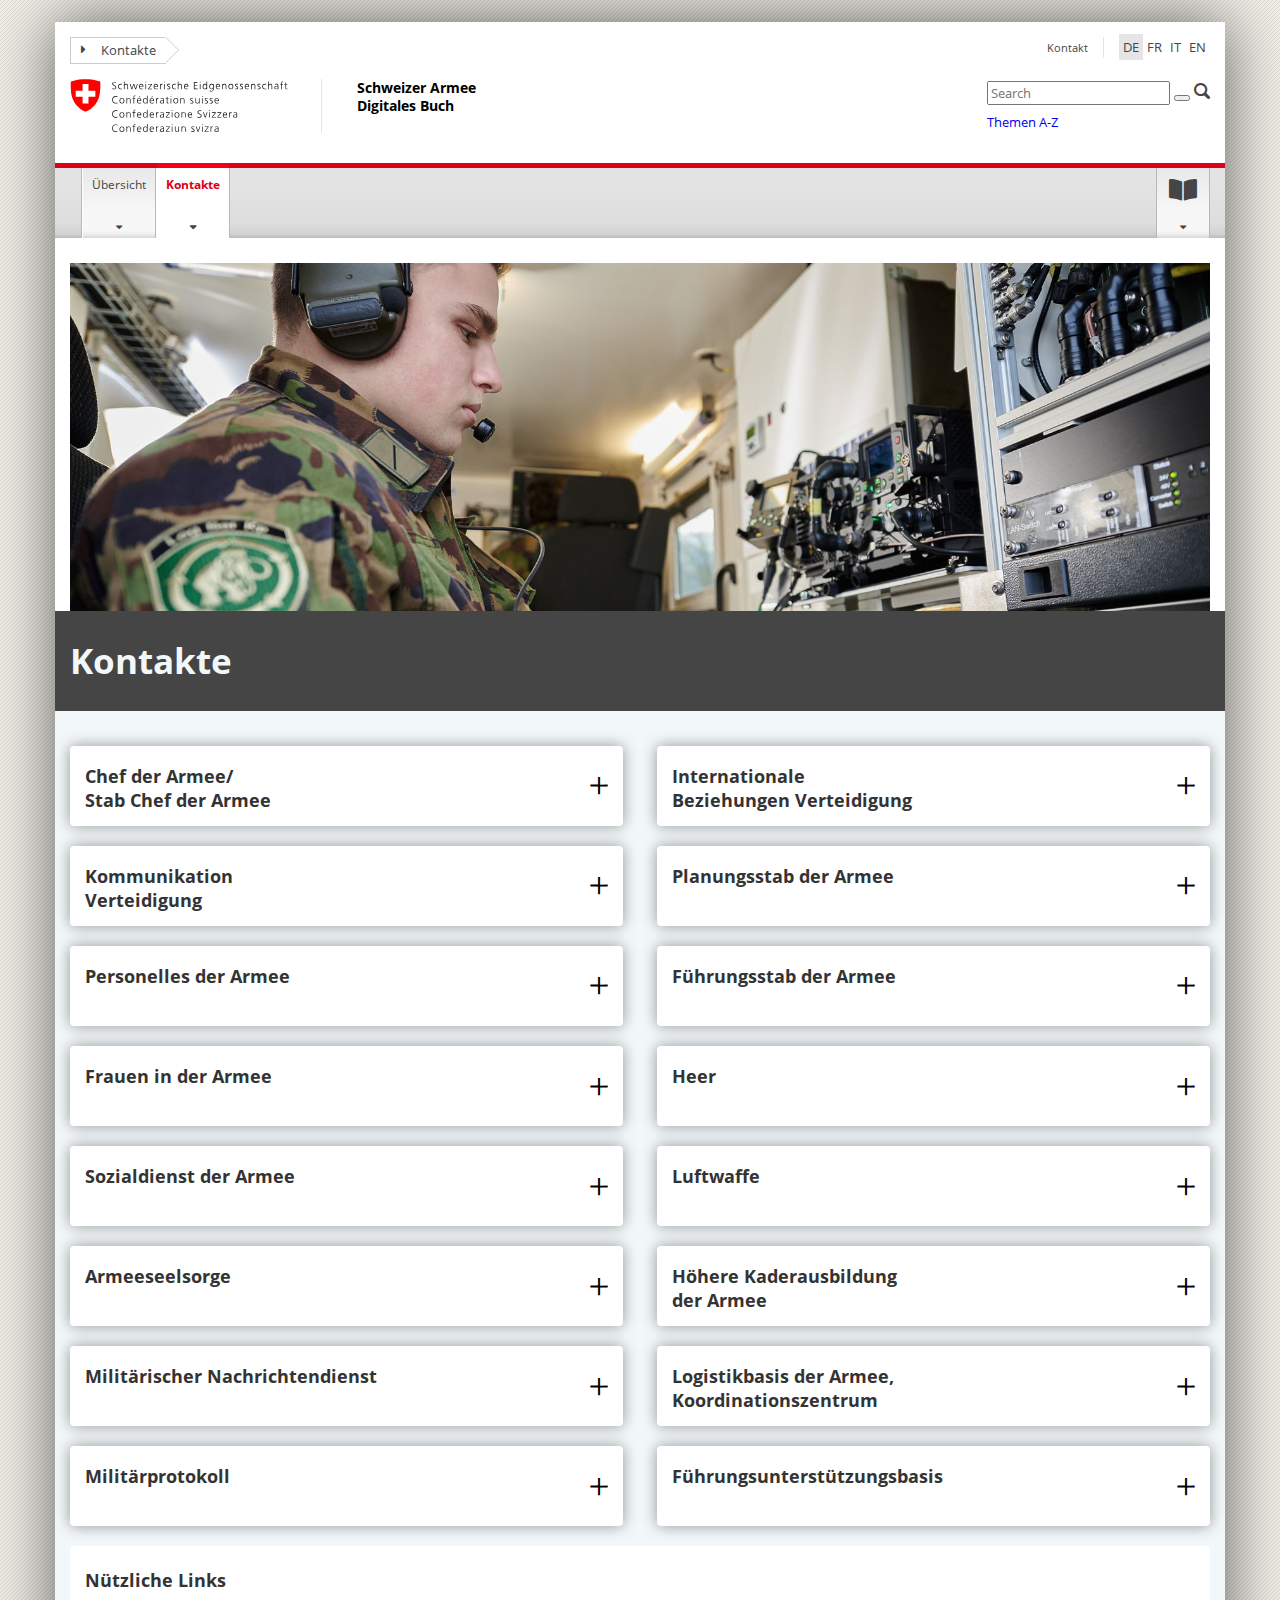
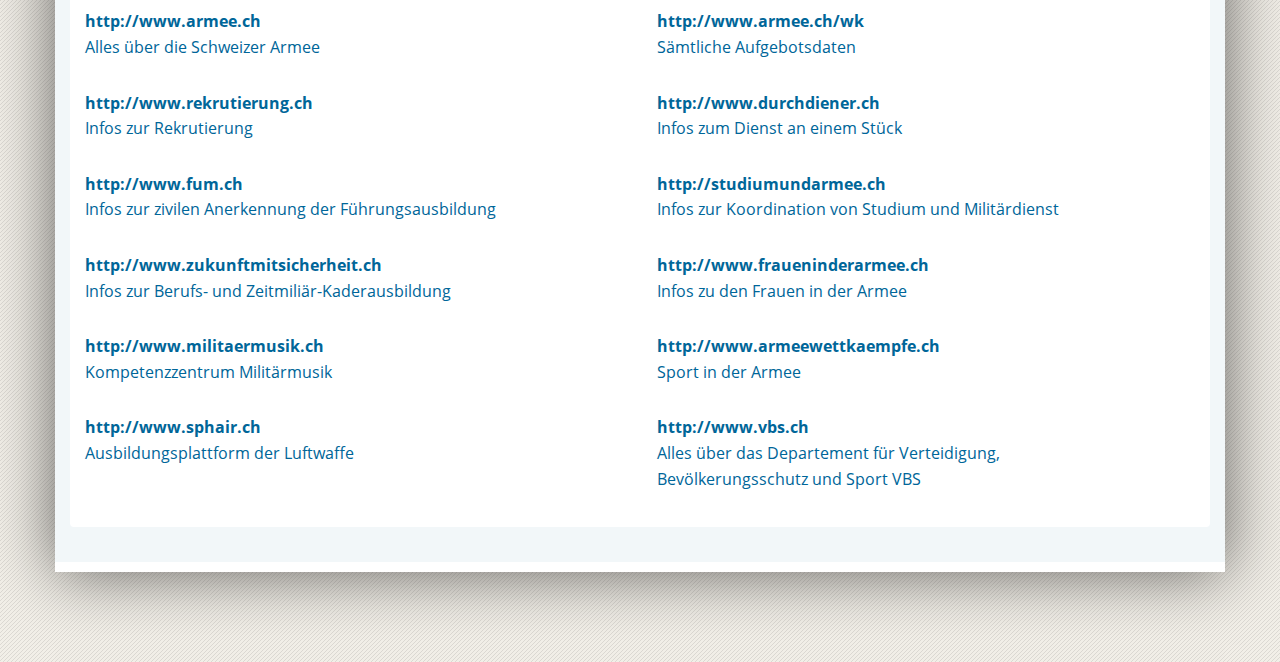
==== commit 1c46d665: "added reading page + fontawesome" ====
--- a/contact.html
+++ b/contact.html
@@ -5,6 +5,7 @@
         <title>Schweizer Armee - Digital Book</title>
         <meta name="viewport" content="width=device-width, initial-scale=1.0">
         <meta http-equiv="cleartype" content="on">
+        <link href="fonts/fontawesome/css/all.css" rel="stylesheet">
         <link rel="stylesheet" href="css/style.css">
     </head>
     <body>
@@ -12,11 +13,11 @@
             <header class="background-size: cover;" role="banner">
                 <section class="nav-services flex">
                     <nav class="navbar treecrumb">
-                        <ul class="nav navbar-nav">
+                        <ul class="nav navbar-nav flex">
                             <!-- Treecrumb dropdown element -->
                             <li class="dropdown">
                                 <!-- Dropdown label -->
-                                <a id="admin-dropdown" href="#" class="dropdown-toggle" data-toggle="dropdown"><span class="icon icon--right"></span>Schweizer Armee</a>
+                                <a id="admin-dropdown" href="#" class="dropdown-toggle" data-toggle="dropdown"><span class="icon icon--right"></span>Kontakte</a>
                                 <!-- Dropdown list element -->
                                 <ul class="dropdown-menu" role="menu" aria-labelledby="admin-dropdown">
                                 </ul>
@@ -175,27 +176,31 @@
                                     <h1><a href="index.html">Schweizer Armee</a></h1>
                                 </div>
                             </div>
-                            <div class="table-cell dropdown">
-                                <a href="#" class="nav-mobile-menu dropdown-toggle" data-toggle="dropdown"><span class="icon icon--menu"></span></a>
-                                <div class="drilldown dropdown-menu" role="menu">
-                                    <div class="drilldown-container">
-                                        <nav class="nav-page-list">
-                                            <ul>
-                                                <li><a href="index.html">Übersicht</a></li>
-                                                <li><a href="contact.html">Kontakt</a></li>
-                                            </ul>
-                                            <a href="#" class="yamm-close-bottom"><span class="icon icon--top" aria-hidden="true"></span></a>
-                                        </nav>
+                            <div class="mobile-search-nav">
+                                <div class="table-cell dropdown">
+                                    <a href="#" class="nav-mobile-menu dropdown-toggle" data-toggle="dropdown"><span class="icon icon--menu"></span></a>
+                                    <div class="drilldown dropdown-menu" role="menu">
+                                        <div class="drilldown-container">
+                                            <nav class="nav-page-list">
+                                                <ul>
+                                                    <li><a href="index.html">Übersicht</a></li>
+                                                    <li><a href="contact.html">Kontakte</a></li>
+                                                    <li><a href="read-example.html"><i class="fas fa-book-open"></i> Lesen</a></li>
+                                                </ul>
+                                                <a href="#" class="yamm-close-bottom"><span class="icon icon--top" aria-hidden="true"></span></a>
+                                            </nav>
+                                        </div>
                                     </div>
                                 </div>
-                            </div>
-                            <div class="table-cell dropdown">
-                                <a href="#" class="nav-mobile-menu dropdown-toggle" data-toggle="dropdown"><span class="icon icon--search"></span></a>
-                                <div class="dropdown-menu" role="menu">
-                                    <form class="form">
-                                        <input id="search-field" class="form-control" type="text" placeholder="Search">
-                                        <span class="icon icon--search"></span>
-                                    </form>
+                                <div class="table-cell dropdown">
+                                    <a href="#" class="nav-mobile-menu dropdown-toggle" data-toggle="dropdown"><span class="icon icon--search"></span></a>
+                                    <div class="dropdown-menu" role="menu">
+                                        <form class="form">
+                                            <input id="search-field" class="form-control" type="text" placeholder="Search">
+                                            <button class="icon icon--search icon--before" tabindex="0" role="button"></button>
+                                            <button class="icon icon--close icon--after search-reset" tabindex="0" role="button"></button>
+                                        </form>
+                                    </div>
                                 </div>
                             </div>
                         </div>
@@ -217,7 +222,20 @@
                             <!-- Dropdown `ul` end -->
                         </li>
                         <li class="dropdown current yamm-fw">
-                            <a href="contact.html" class="dropdown-toggle" data-toggle="dropdown">Kontakt</a>
+                            <a href="contact.html" class="dropdown-toggle" data-toggle="dropdown">Kontakte</a>
+                            <ul class="dropdown-menu" role="menu">
+                                <!-- The `li` presence heritated from the classic dropdown structure, only one in that case -->
+                                <li>
+                                    <!-- The `yamm-content` can contain any kind of content like tab, table, list, article... -->
+                                    <div class="yamm-content container-fluid"></div>
+                                    <!-- `yamm-content` end -->
+                                </li>
+                                <!-- Dropdown `li` end -->
+                            </ul>
+                            <!-- Dropdown `ul` end -->
+                        </li>
+                        <li class="dropdown yamm-fw">
+                            <a href="read-example.html" class="dropdown-toggle" data-toggle="dropdown"><i class="fas fa-book-open fa-2x"></i></a>
                             <ul class="dropdown-menu" role="menu">
                                 <!-- The `li` presence heritated from the classic dropdown structure, only one in that case -->
                                 <li>
@@ -241,7 +259,10 @@
                 <section class="contact-wrapper">
                     <div class="contact-container">
                         <div class="contact">
-                            <h4>Chef der Armee/ <br/>Stab Chef der Armee</h4>
+                            <div class="contact-title">
+                                <h4>Chef der Armee/ <br/>Stab Chef der Armee</h4>
+                                <span></span>
+                            </div>
                             <aside>
                                 Bundeshaus Ost<br/>
                                 3003 Bern<br/><br/>
@@ -249,7 +270,10 @@
                             </aside>
                         </div>
                         <div class="contact">
-                            <h4>Kommunikation<br/>Verteidigung</h4>
+                            <div class="contact-title">
+                                <h4>Kommunikation<br/>Verteidigung</h4>
+                                <span></span>
+                            </div>
                             <aside>
                                 Bundeshaus Ost<br/>
                                 3003 Bern<br/><br/>
@@ -257,7 +281,10 @@
                             </aside>
                         </div>
                         <div class="contact">
-                            <h4>Personelles der Armee</h4>
+                            <div class="contact-title">
+                                <h4>Personelles der Armee</h4>
+                                <span></span>
+                            </div>
                             <aside>
                                 <br/>
                                 Rodtmattstrasse 110<br/>
@@ -266,7 +293,10 @@
                             </aside>
                         </div>
                         <div class="contact">
-                            <h4>Frauen in der Armee</h4>
+                            <div class="contact-title">
+                                <h4>Frauen in der Armee</h4>
+                                <span></span>
+                            </div>
                             <aside>
                                 <br/>
                                 Rodtmattstrasse 110<br/>
@@ -275,7 +305,10 @@
                             </aside>
                         </div>
                         <div class="contact">
-                            <h4>Sozialdienst der Armee</h4>
+                            <div class="contact-title">
+                                <h4>Sozialdienst der Armee</h4>
+                                <span></span>
+                            </div>
                             <aside>
                                 <br/>
                                 Rodtmattstrasse 110<br/>
@@ -284,7 +317,10 @@
                             </aside>
                         </div>
                         <div class="contact">
-                            <h4>Armeeseelsorge</h4>
+                            <div class="contact-title">
+                                <h4>Armeeseelsorge</h4>
+                                <span></span>
+                            </div>
                             <aside>
                                 <br/>
                                 Rodtmattstrasse 110<br/>
@@ -293,7 +329,10 @@
                             </aside>
                         </div>
                         <div class="contact">
-                            <h4>Militärischer Nachrichtendienst</h4>
+                            <div class="contact-title">
+                                <h4>Militärischer Nachrichtendienst</h4>
+                                <span></span>
+                            </div>
                             <aside>
                                 <br/>
                                 Papiermühlestrasse 20<br/>
@@ -302,7 +341,10 @@
                             </aside>
                         </div>
                         <div class="contact">
-                            <h4>Militärprotokoll</h4>
+                            <div class="contact-title">
+                                <h4>Militärprotokoll</h4>
+                                <span></span>
+                            </div>
                             <aside>
                                 <br/>
                                 Monbijoustrasse 51a<br/>
@@ -313,7 +355,10 @@
                     </div>
                     <div class="contact-container">
                         <div class="contact">
-                            <h4>Internationale<br/>Beziehungen Verteidigung</h4>
+                            <div class="contact-title">
+                                <h4>Internationale<br/>Beziehungen Verteidigung</h4>
+                                <span></span>
+                            </div>
                             <aside>
                                 Papiermühlestrasse 20<br/>
                                 3003 Bern<br/><br/>
@@ -321,7 +366,10 @@
                             </aside>
                         </div>
                         <div class="contact">
-                            <h4>Planungsstab der Armee</h4>
+                            <div class="contact-title">
+                                <h4>Planungsstab der Armee</h4>
+                                <span></span>
+                            </div>
                             <aside>
                                 <br/>
                                 Schermenwaldstrasse 13<br/>
@@ -330,7 +378,10 @@
                             </aside>
                         </div>
                         <div class="contact">
-                            <h4>Führungsstab der Armee</h4>
+                            <div class="contact-title">
+                                <h4>Führungsstab der Armee</h4>
+                                <span></span>
+                            </div>
                             <aside>
                                 <br/>
                                 Papiermühlestrasse 20<br/>
@@ -339,7 +390,10 @@
                             </aside>
                         </div>
                         <div class="contact">
-                            <h4>Heer</h4>
+                            <div class="contact-title">
+                                <h4>Heer</h4>
+                                <span></span>
+                            </div>
                             <aside>
                                 <br/>
                                 Papiermühlestrasse 14<br/>
@@ -348,7 +402,10 @@
                             </aside>
                         </div>
                         <div class="contact">
-                            <h4>Luftwaffe</h4>
+                            <div class="contact-title">
+                                <h4>Luftwaffe</h4>
+                                <span></span>
+                            </div>
                             <aside>
                                 <br/>
                                 Papiermühlestrasse 20<br/>
@@ -357,7 +414,10 @@
                             </aside>
                         </div>
                         <div class="contact">
-                            <h4>Höhere Kaderausbildung<br/>der Armee</h4>
+                            <div class="contact-title">
+                                <h4>Höhere Kaderausbildung<br/>der Armee</h4>
+                                <span></span>
+                            </div>
                             <aside>
                                 Murmattweg 6<br/>
                                 6000 Luzern 30<br/><br/>
@@ -365,7 +425,10 @@
                             </aside>
                         </div>
                         <div class="contact">
-                            <h4>Logistikbasis der Armee,<br/>Koordinationszentrum</h4>
+                            <div class="contact-title">
+                                <h4>Logistikbasis der Armee,<br/>Koordinationszentrum</h4>
+                                <span></span>
+                            </div>
                             <aside>
                                 Viktoriastrasse 85<br/>
                                 3003 Bern<br/><br/>
@@ -373,7 +436,10 @@
                             </aside>
                         </div>
                         <div class="contact">
-                            <h4>Führungsunterstützungsbasis</h4>
+                            <div class="contact-title">
+                                <h4>Führungsunterstützungsbasis</h4>
+                                <span></span>
+                            </div>
                             <aside>
                                 <br/>
                                 Stauffacherstrasse 65<br/>
--- a/css/style.css
+++ b/css/style.css
@@ -106,6 +106,7 @@
     font-weight: 400;
 }
 html {
+    font-size: 10px;
     font-size: 100%;
 }
 body {
@@ -144,6 +145,10 @@
     padding: 0;
     list-style-type: none;
 }
+span.icon {
+    font-family: "Admin Icons";
+    position: relative;
+}
 :after, :before {
     -webkit-box-sizing: border-box;
     -moz-box-sizing: border-box;
@@ -153,9 +158,7 @@
     clear: both;
 }
 /**************** HEADER ****************/
-#search-field {
-    display: none;
-}
+
 
     /**************** SERVICE-NAVIGATION ****************/
     .nav-services {
@@ -312,6 +315,14 @@
         border-right: 1px solid #b8b8b8;
         border-left: 1px solid #fff;
     }
+    .nav-main.yamm .nav>li:nth-child(3) {
+        position: absolute;
+        right: 15px;
+        border-left: 1px solid #b8b8b8;
+    }
+    .nav-main.yamm .nav>li:nth-child(3)>a {
+        padding: 10px 12px;
+    }
     .nav-main.yamm .nav>li>a:after {
         content: "";
         font-family: "Admin Icons";
@@ -327,8 +338,153 @@
         color: #DC0018;
         background: linear-gradient(to bottom,#fff 0,#fff 61%,#fff 89%,#fff 91%,#f3f3f3 95%,#dbdbdb 100%);
     }
-        
-
+    
+    span.icon.icon--menu:after {
+        content: "";
+        color: #454545;
+    }
+    span.icon.icon--search:after {
+        content: "";
+        color: #454545;
+    }
+    .table-cell.dropdown.open .icon--menu:after, .table-cell.dropdown.open a>.icon--search:after {
+        content: "";
+        color: #454545;
+    }
+
+    .nav-mobile {
+        background-color: #fff;
+    }
+    .nav-mobile .table-row {
+        display: flex;
+        flex-direction: row;
+        justify-content: space-between;
+        height: 41px;
+    }
+    .mobile-search-nav {
+        display: flex;
+        flex-direction: row;
+    }
+    .nav-mobile .nav-mobile-header {
+        padding: 9px 6px 9px 10px;
+    }
+    .nav-mobile .nav-mobile-logo img {
+        vertical-align: middle;
+        min-width: 19px;
+        width: 19px;
+    }
+
+    .nav-mobile h1 {
+        color: #454545;
+        display: inline-block;
+        margin: -4px 0 0 6px;
+        width: auto;
+        font-weight: 700;
+    }
+    .nav-mobile h1 a {
+        color: inherit;
+        line-height: 1;
+        font-size: .77em;
+        padding: 0;
+        margin: 0;
+    }
+    .nav-page-list li {
+        font-size: 1em;
+        border-bottom: 1px solid #ccc;
+    }
+    .nav-page-list li a {
+        color: #069;
+        padding: 10px;
+        display: block;
+        width: 100%;
+    }
+    a:active, a:visited {
+        text-decoration: none;
+    }
+    .nav-mobile .table-cell {
+        border-left: 1px solid #ccc;
+    }
+    .nav-mobile .table-cell>a {
+        font-size: 12px;
+        vertical-align: middle;
+        text-align: center;
+        height: 100%;
+        padding: 10px 15px;
+        color: inherit;
+        display: table-cell;
+    }
+    .table-cell.dropdown.open .drilldown-container {
+        display: block;
+        width: 100%;
+        position: absolute;
+        background-color: #fff;
+        left: 0;
+        top: 46px;
+        height: 93vh;
+        z-index: 9999;
+    }
+    .table-cell.dropdown.open .form {
+        display: block;
+        width: 100%;
+        position: absolute;
+        background-color: #fff;
+        left: 0;
+        top: 46px;
+        padding: 5px 8px;
+        z-index: 9999;
+    }
+    .form input {
+        display: block;
+        width: 100%;
+        height: 36px;
+        padding: 6px 25px;
+        margin: 5px 0 20px 0;
+        font-size: 14px;
+        line-height: 1.6;
+        color: #000;
+        background-color: #fff;
+        background-image: none;
+        border: 1px solid #ccc;
+        border-radius: 4px;
+        line-height: 1.2;
+        height: auto;
+        -webkit-box-shadow: inset 0 1px 1px rgba(0,0,0,.075);
+        box-shadow: inset 0 1px 1px rgba(0,0,0,.075);
+        -webkit-transition: border-color ease-in-out .15s,box-shadow ease-in-out .15s;
+        -webkit-transition: border-color ease-in-out .15s,-webkit-box-shadow ease-in-out .15s;
+        transition: border-color ease-in-out .15s,-webkit-box-shadow ease-in-out .15s;
+        transition: border-color ease-in-out .15s,box-shadow ease-in-out .15s;
+        transition: border-color ease-in-out .15s,box-shadow ease-in-out .15s,-webkit-box-shadow ease-in-out .15s;
+    }
+    .nav-mobile .dropdown-menu button.icon--search {
+        position: absolute;
+        color: #757575;
+        left: 7px;
+        top: 14px;
+        background: 0;
+        border: 0;
+    }
+    .nav-mobile .dropdown-menu button.icon--close {
+        left: auto;
+        right: 15px;
+        font-size: 11px;
+        color: #fff;
+        -webkit-transition: color .3s;
+        transition: color .3s;
+        background: 0;
+        border: 0;
+    }
+    .nav-mobile .dropdown-menu form .icon, .nav-mobile .dropdown-menu form a[data-toggle=collapse] {
+        position: absolute;
+        top: 14px;
+    }
+    .icon--before.icon--search:before, a.icon--search[data-toggle=collapse]:before {
+        font-family: 'Admin Icons';
+        content: "";
+        padding-right: 5px;
+        position: relative;
+        top: 1px;
+    }
 /**************** CONTENT (MAIN) ****************/
 .container-fluid {
     padding-right: 15px;
@@ -471,7 +627,6 @@
         flex-direction: column;
     }
     .contact {
-        display: inline-block;
         padding: 18px 15px;
         margin-bottom: 20px;
         height: 80px;
@@ -481,6 +636,22 @@
         -webkit-box-shadow: 0 0 15px 0 rgba(0,0,0,.4);
         box-shadow: 0 0 15px 0 rgba(0,0,0,.4);
     }
+    .contact .contact-title {
+        display: flex;
+        flex-direction: row;
+        justify-content: space-between;
+    }
+    .contact span {
+        font-family: 'Admin Icons';
+        font-size: .85em;
+        transform: rotate(45deg);
+        position: relative;
+        width: 15px;
+        height: 15px;
+        right: 0px;
+        top: 14px;
+        cursor: pointer;
+    }
     .contact aside {
         display: none;
         opacity: 0;
@@ -494,6 +665,10 @@
         /******** evtl. Shadow ändern ********/
         -webkit-box-shadow: 0 0 15px 0 rgba(0, 102, 153, .4);
         box-shadow: 0 0 15px 0 rgba(0, 102, 153, .4);
+    }
+    .contact.open span {
+        top: 0px;
+        transform: rotate(0);
     }
     .contact.open::before {
         content: " ";
@@ -508,7 +683,7 @@
         max-height: 90px;
         animation: opened .3s forwards .5s;
     }
-    .contact.open>h4 {
+    .contact.open>.contact-title>h4 {
         color: #006699;
     }
     @keyframes opened {
@@ -573,45 +748,68 @@
         width: 750px;
     }
 }
+@media only screen and (min-width: 768px) {
+    .container-main {
+        margin-bottom: 90px;
+    }
+    header {
+        padding: 0 15px 30px 15px;
+    }
+    .nav-main {
+        min-height: 65px;
+        border-top: 5px solid #dc0018;
+    }
+    .nav-mobile {
+        display: none;
+    }
+    
+}
 @media (min-width: 992px) {
     .container {
         width: 970px;
     }
+    main h1 {
+        font-size: 35px;
+        padding: 22px 15px;
+    }
+}
+@media only screen and (min-width: 992px) {
+    .nav-lang {
+        border-left: 1px solid #e5e5e5;
+    }
 }
 @media (min-width: 1200px) {
     .container {
         width: 1170px;
     }
 }
-@media only screen and (min-width: 768px) {
-    .container-main {
-        margin-bottom: 90px;
-    }
-    header {
-        padding: 0 15px 30px 15px;
-    }
-    .nav-main {
-        min-height: 65px;
-        border-top: 5px solid #dc0018;
-    }
-    .nav-mobile {
-        display: none;
-    }
-    main h1 {
-        font-size: 35px;
-        padding: 22px 15px;
-    }
-    
-}
-
-@media only screen and (min-width: 992px) {
-    .nav-lang {
-        border-left: 1px solid #e5e5e5;
-    }
-}
-
-
-@media only screen and (max-width: 768px) {
+
+@media only screen and (max-width: 1200px) {
+    .contact h4::before {
+        margin-left: 405px;
+    }
+}
+@media only screen and (max-width: 992px) {
+    .contact-wrapper {
+        flex-direction: column;
+    }
+    .contact-container {
+        width: 100%;
+    }
+    .link-wrapper .link-container {
+        width: 100%;
+    }
+    .contact h4::before {
+        margin-left: 670px;
+    }
+}
+@media only screen and (max-width: 767px) {
+    li {
+        font-size: .85em;
+    }
+    main {
+        margin-top: 15px;
+    }
     main img {
         max-height: 200px;
     }
@@ -629,19 +827,68 @@
         padding-right: 0;
         padding-left: 0;
     }
-}
-@media only screen and (max-width: 992px) {
-    .contact-wrapper {
-        flex-direction: column;
-    }
-    .contact-container {
-        width: 100%;
-    }
-    .link-wrapper .link-container {
-        width: 100%;
-    }
-}
-
+    .container {
+        margin-top: 15px;
+        padding-top: 0;
+    }
+    .nav-main.yamm .nav {
+        display: none;
+    }
+    .main-header {
+        display: none;
+    }
+    .drilldown-container {
+        display: none;
+    }
+    .dropdown-menu .form {
+        display: none;
+    }
+    .nav-services {
+        padding: 10px;
+        margin-bottom: 0;
+        background: #e4e4e4;
+        background: -webkit-gradient(linear,left top,left bottom,from(#e4e4e4),color-stop(39%,#e2e2e2),color-stop(79%,#ddd),color-stop(91%,#d5d5d5),color-stop(95%,#cfcfcf),color-stop(99%,#bebebe));
+        background: linear-gradient(to bottom,#e4e4e4 0,#e2e2e2 39%,#ddd 79%,#d5d5d5 91%,#cfcfcf 95%,#bebebe 99%);
+    }
+    .nav-service {
+        display: none;
+    }
+    .global-search.global-search-standard {
+        display: none;
+    }
+    .nav-lang {
+        margin: 0;
+        padding-left: 0;
+    }
+    .nav-lang a.active {
+        background: #ccc;
+    }
+    .mod-mainnavigation .nav-mobile .table-cell>a {
+        display: table-cell;
+    }
+    .nav-main {
+        border-bottom: 5px solid #dc0018;
+    }
+    .treecrumb .dropdown:first-child .dropdown-toggle {
+        padding: 0;
+        border: none;
+    }
+    .treecrumb .dropdown-toggle {
+        padding:0;
+        line-height: 1.4;
+        border: none;
+        height: 0;
+    }
+    .treecrumb .dropdown-toggle::after, .treecrumb .dropdown-toggle::before {
+        content: none;
+    }
+    .treecrumb .dropdown-toggle span {
+        display: none;
+    }
+    .contact h4::before {
+        margin-left: 670px;
+    }
+}
 
 @media (min-width: 1200px) {
     body:before {
